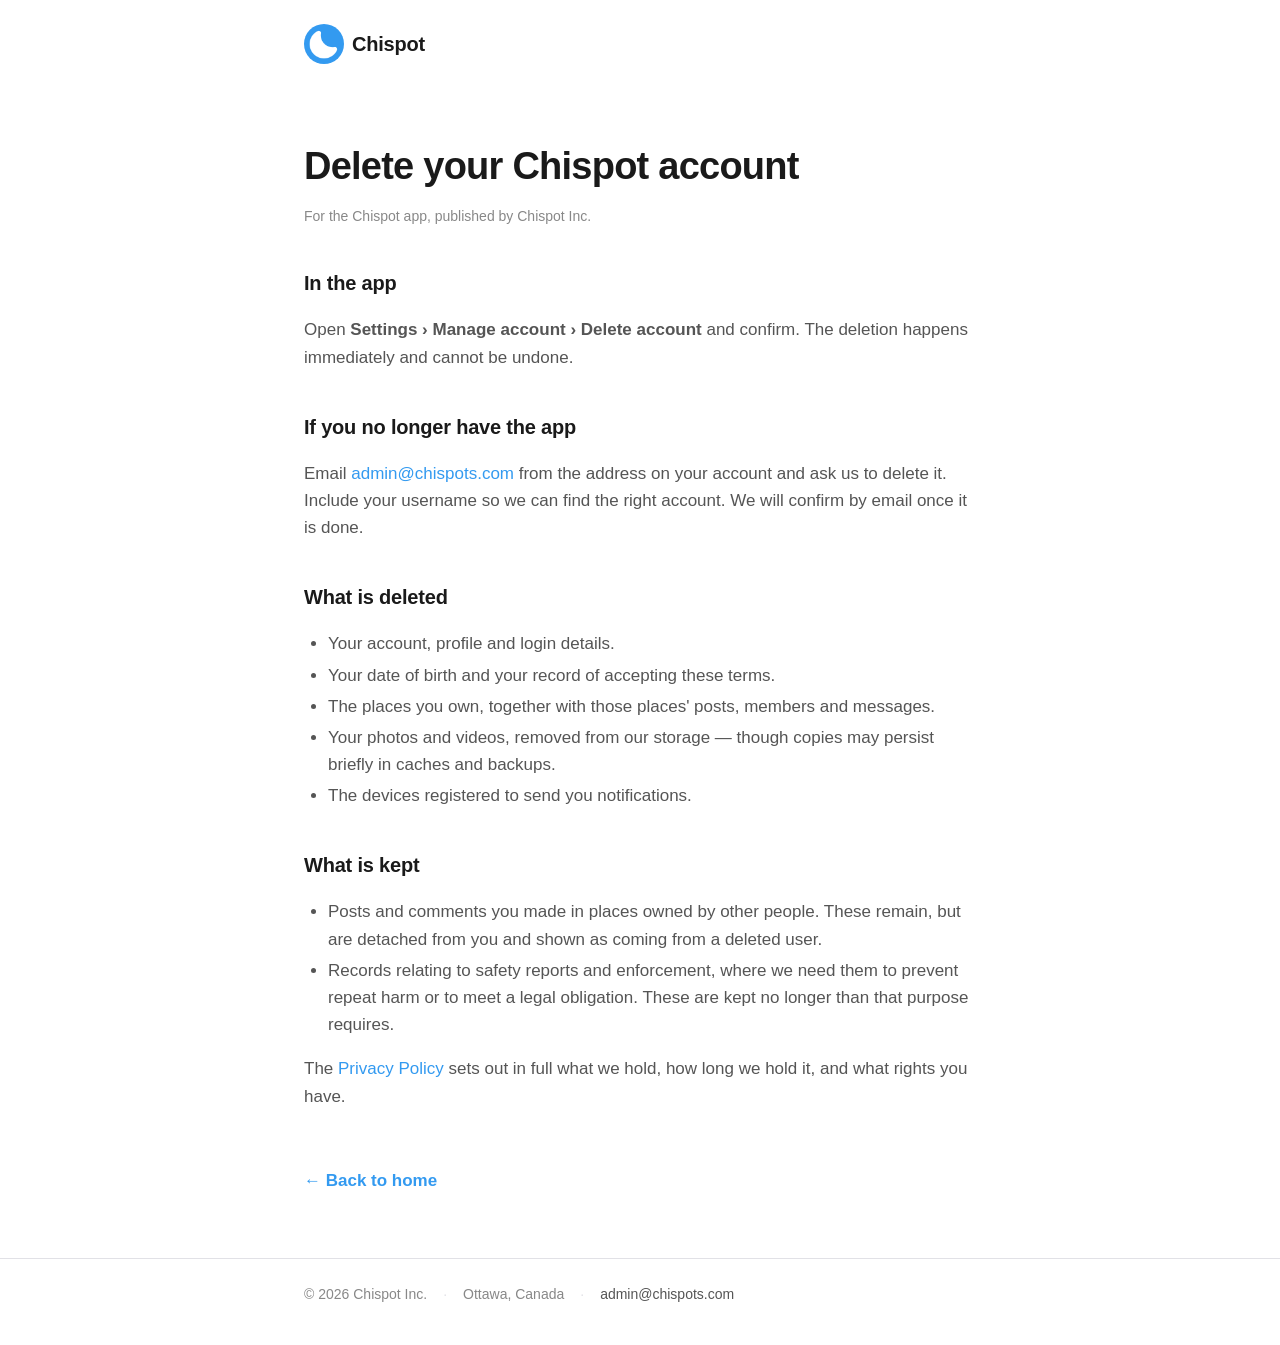
==== delete-account.html @ 73ab3e36 "Added delete notes" ====
<!DOCTYPE html>
<html lang="en">
  <head>
    <meta charset="utf-8" />
    <meta name="viewport" content="width=device-width, initial-scale=1" />
    <title>Delete your Chispot account — Chispot</title>
    <meta
      name="description"
      content="How to delete your Chispot account and what happens to your data."
    />
    <meta name="theme-color" content="#339AF0" />
    <link rel="icon" href="favicon.svg" type="image/svg+xml" />
    <link rel="stylesheet" href="styles.css" />
  </head>
  <body>
    <header class="site-header">
      <div class="wrap">
        <a class="brand" href="/" aria-label="Chispot home">
          <span class="brand-badge">
            <img src="logo.png" alt="" />
          </span>
          Chispot
        </a>
      </div>
    </header>

    <main class="doc">
      <div class="wrap">
        <h1>Delete your Chispot account</h1>
        <p class="updated">
          For the Chispot app, published by Chispot Inc.
        </p>

        <h2>In the app</h2>
        <p>
          Open <strong>Settings › Manage account › Delete account</strong> and
          confirm. The deletion happens immediately and cannot be undone.
        </p>

        <h2>If you no longer have the app</h2>
        <p>
          Email
          <a href="mailto:admin@chispots.com">admin@chispots.com</a> from the
          address on your account and ask us to delete it. Include your username
          so we can find the right account. We will confirm by email once it is
          done.
        </p>

        <h2>What is deleted</h2>
        <ul>
          <li>Your account, profile and login details.</li>
          <li>Your date of birth and your record of accepting these terms.</li>
          <li>
            The places you own, together with those places' posts, members and
            messages.
          </li>
          <li>
            Your photos and videos, removed from our storage — though copies may
            persist briefly in caches and backups.
          </li>
          <li>The devices registered to send you notifications.</li>
        </ul>

        <h2>What is kept</h2>
        <ul>
          <li>
            Posts and comments you made in places owned by other people. These
            remain, but are detached from you and shown as coming from a deleted
            user.
          </li>
          <li>
            Records relating to safety reports and enforcement, where we need
            them to prevent repeat harm or to meet a legal obligation. These are
            kept no longer than that purpose requires.
          </li>
        </ul>

        <p>
          The <a href="privacy.html">Privacy Policy</a> sets out in full what we
          hold, how long we hold it, and what rights you have.
        </p>

        <a class="back" href="/">← Back to home</a>
      </div>
    </main>

    <footer class="site-footer">
      <div class="wrap">
        <div class="row">
          <span>© 2026 Chispot Inc.</span>
          <span class="sep">·</span>
          <span>Ottawa, Canada</span>
          <span class="sep">·</span>
          <a href="mailto:admin@chispots.com">admin@chispots.com</a>
        </div>
      </div>
    </footer>
  </body>
</html>
---- styles.css ----
/*
 * Chispot marketing site — design tokens mirrored from the mobile app theme
 * (chispot_mobile/src/theme). Accent is the app-wide azure; neutrals and dark
 * mode follow the same palette so the web presence reads as the same product.
 */

:root {
  /* Brand — one blue everywhere (matches the app accent, palette.blue500). */
  --accent: #339af0;

  /* Light theme (default) */
  --bg: #ffffff;
  --bg-alt: #f5f5f7;
  --surface: #ffffff;
  --text-primary: #1a1a1a;
  --text-secondary: #555555;
  --text-tertiary: #888888;
  --border: #e1e1e6;
  --accent-surface: rgba(51, 154, 240, 0.12);

  /* Scale */
  --space-xs: 4px;
  --space-sm: 8px;
  --space-md: 12px;
  --space-lg: 16px;
  --space-xl: 24px;
  --space-2xl: 40px;
  --space-3xl: 64px;
  --radius-md: 10px;
  --radius-lg: 16px;
  --radius-pill: 999px;
  --maxw: 720px;
}

@media (prefers-color-scheme: dark) {
  :root {
    --bg: #000000;
    --bg-alt: #1c1c1e;
    --surface: #1c1c1e;
    --text-primary: #f2f2f7;
    --text-secondary: #aeaeb2;
    --text-tertiary: #8e8e93;
    --border: #3a3a3c;
    --accent-surface: rgba(51, 154, 240, 0.18);
  }
}

* {
  box-sizing: border-box;
}

html {
  -webkit-text-size-adjust: 100%;
}

body {
  margin: 0;
  font-family: -apple-system, BlinkMacSystemFont, "Segoe UI", Roboto, Helvetica,
    Arial, sans-serif;
  color: var(--text-primary);
  background: var(--bg);
  line-height: 1.6;
  font-size: 17px;
  -webkit-font-smoothing: antialiased;
  text-rendering: optimizeLegibility;
}

a {
  color: var(--accent);
  text-decoration: none;
}
a:hover {
  text-decoration: underline;
}

.wrap {
  max-width: var(--maxw);
  margin: 0 auto;
  padding: 0 var(--space-xl);
}

/* ---- Brand mark ---- */
.brand {
  display: inline-flex;
  align-items: center;
  gap: var(--space-sm);
  font-weight: 700;
  font-size: 20px;
  letter-spacing: -0.01em;
  color: var(--text-primary);
}
.brand:hover {
  text-decoration: none;
}
/* App-icon badge: the white splash mark on the brand accent blue. */
.brand-badge {
  display: inline-flex;
  align-items: center;
  justify-content: center;
  width: 40px;
  height: 40px;
  border-radius: 50%;
  background: var(--accent);
}
.brand-badge img {
  width: 40px;
  height: 40px;
  display: block;
}

/* ---- Site header ---- */
.site-header {
  padding: var(--space-xl) 0;
}

/* ---- Hero (coming soon) ---- */
.hero {
  min-height: calc(100vh - 220px);
  display: flex;
  flex-direction: column;
  justify-content: center;
  padding: var(--space-2xl) 0;
}

.eyebrow {
  display: inline-flex;
  align-items: center;
  gap: var(--space-sm);
  align-self: flex-start;
  padding: var(--space-xs) var(--space-md);
  border-radius: var(--radius-pill);
  background: var(--accent-surface);
  color: var(--accent);
  font-size: 13px;
  font-weight: 600;
  letter-spacing: 0.02em;
  text-transform: uppercase;
}
.dot {
  width: 7px;
  height: 7px;
  border-radius: 50%;
  background: var(--accent);
}

.hero h1 {
  font-size: clamp(34px, 7vw, 56px);
  line-height: 1.08;
  letter-spacing: -0.02em;
  font-weight: 700;
  margin: var(--space-xl) 0 var(--space-lg);
}
.hero h1 .accent {
  color: var(--accent);
}

.lede {
  font-size: clamp(18px, 2.5vw, 21px);
  color: var(--text-secondary);
  max-width: 34em;
  margin: 0 0 var(--space-2xl);
}

/* ---- Store slot (swap in real badges + links at launch) ---- */
.stores {
  display: flex;
  flex-wrap: wrap;
  align-items: center;
  gap: var(--space-md);
}
.store-note {
  color: var(--text-tertiary);
  font-size: 15px;
}
.cta {
  display: inline-flex;
  align-items: center;
  gap: var(--space-sm);
  padding: var(--space-md) var(--space-xl);
  border-radius: var(--radius-pill);
  background: var(--accent);
  color: #ffffff;
  font-weight: 600;
  font-size: 16px;
  transition: background 0.15s ease;
}
.cta:hover {
  opacity: 0.9;
  text-decoration: none;
}

/* ---- Footer ---- */
.site-footer {
  border-top: 1px solid var(--border);
  padding: var(--space-xl) 0 var(--space-2xl);
  color: var(--text-tertiary);
  font-size: 14px;
}
.site-footer .row {
  display: flex;
  flex-wrap: wrap;
  gap: var(--space-sm) var(--space-lg);
  align-items: center;
}
.site-footer .sep {
  color: var(--border);
}
.site-footer a {
  color: var(--text-secondary);
}

/* ---- Document pages (privacy / support) ---- */
.doc {
  padding: var(--space-2xl) 0 var(--space-3xl);
}
.doc h1 {
  font-size: clamp(28px, 5vw, 38px);
  letter-spacing: -0.02em;
  margin: 0 0 var(--space-sm);
}
.doc .updated {
  color: var(--text-tertiary);
  font-size: 14px;
  margin: 0 0 var(--space-2xl);
}
.doc h2 {
  font-size: 20px;
  margin: var(--space-2xl) 0 var(--space-sm);
  letter-spacing: -0.01em;
}
.doc p,
.doc li {
  color: var(--text-secondary);
}
.doc ul {
  padding-left: var(--space-xl);
}
.doc li {
  margin-bottom: var(--space-xs);
}
.back {
  display: inline-block;
  margin-top: var(--space-2xl);
  font-weight: 600;
}
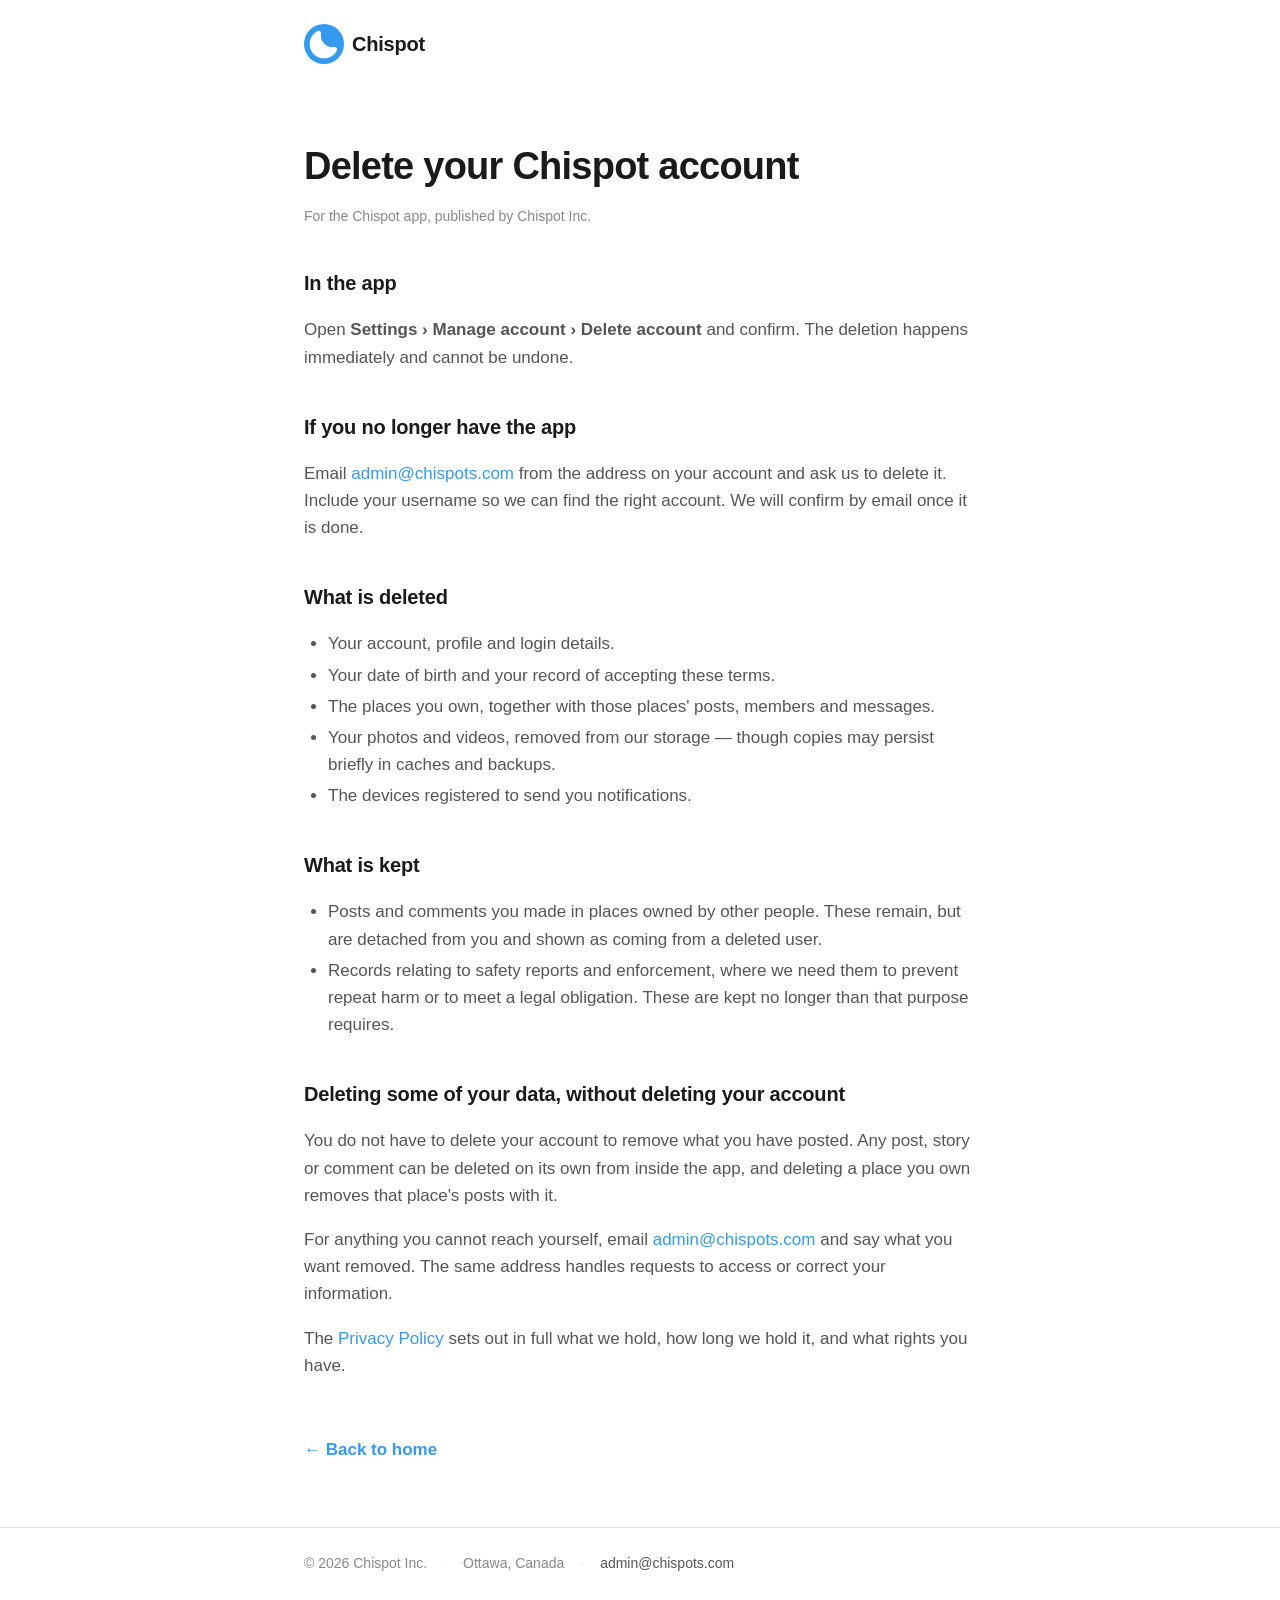
==== commit 4db51d5a: "child-safety standards" ====
--- a/delete-account.html
+++ b/delete-account.html
@@ -75,6 +75,19 @@
           </li>
         </ul>
 
+        <h2>Deleting some of your data, without deleting your account</h2>
+        <p>
+          You do not have to delete your account to remove what you have posted.
+          Any post, story or comment can be deleted on its own from inside the
+          app, and deleting a place you own removes that place's posts with it.
+        </p>
+        <p>
+          For anything you cannot reach yourself, email
+          <a href="mailto:admin@chispots.com">admin@chispots.com</a> and say what
+          you want removed. The same address handles requests to access or
+          correct your information.
+        </p>
+
         <p>
           The <a href="privacy.html">Privacy Policy</a> sets out in full what we
           hold, how long we hold it, and what rights you have.
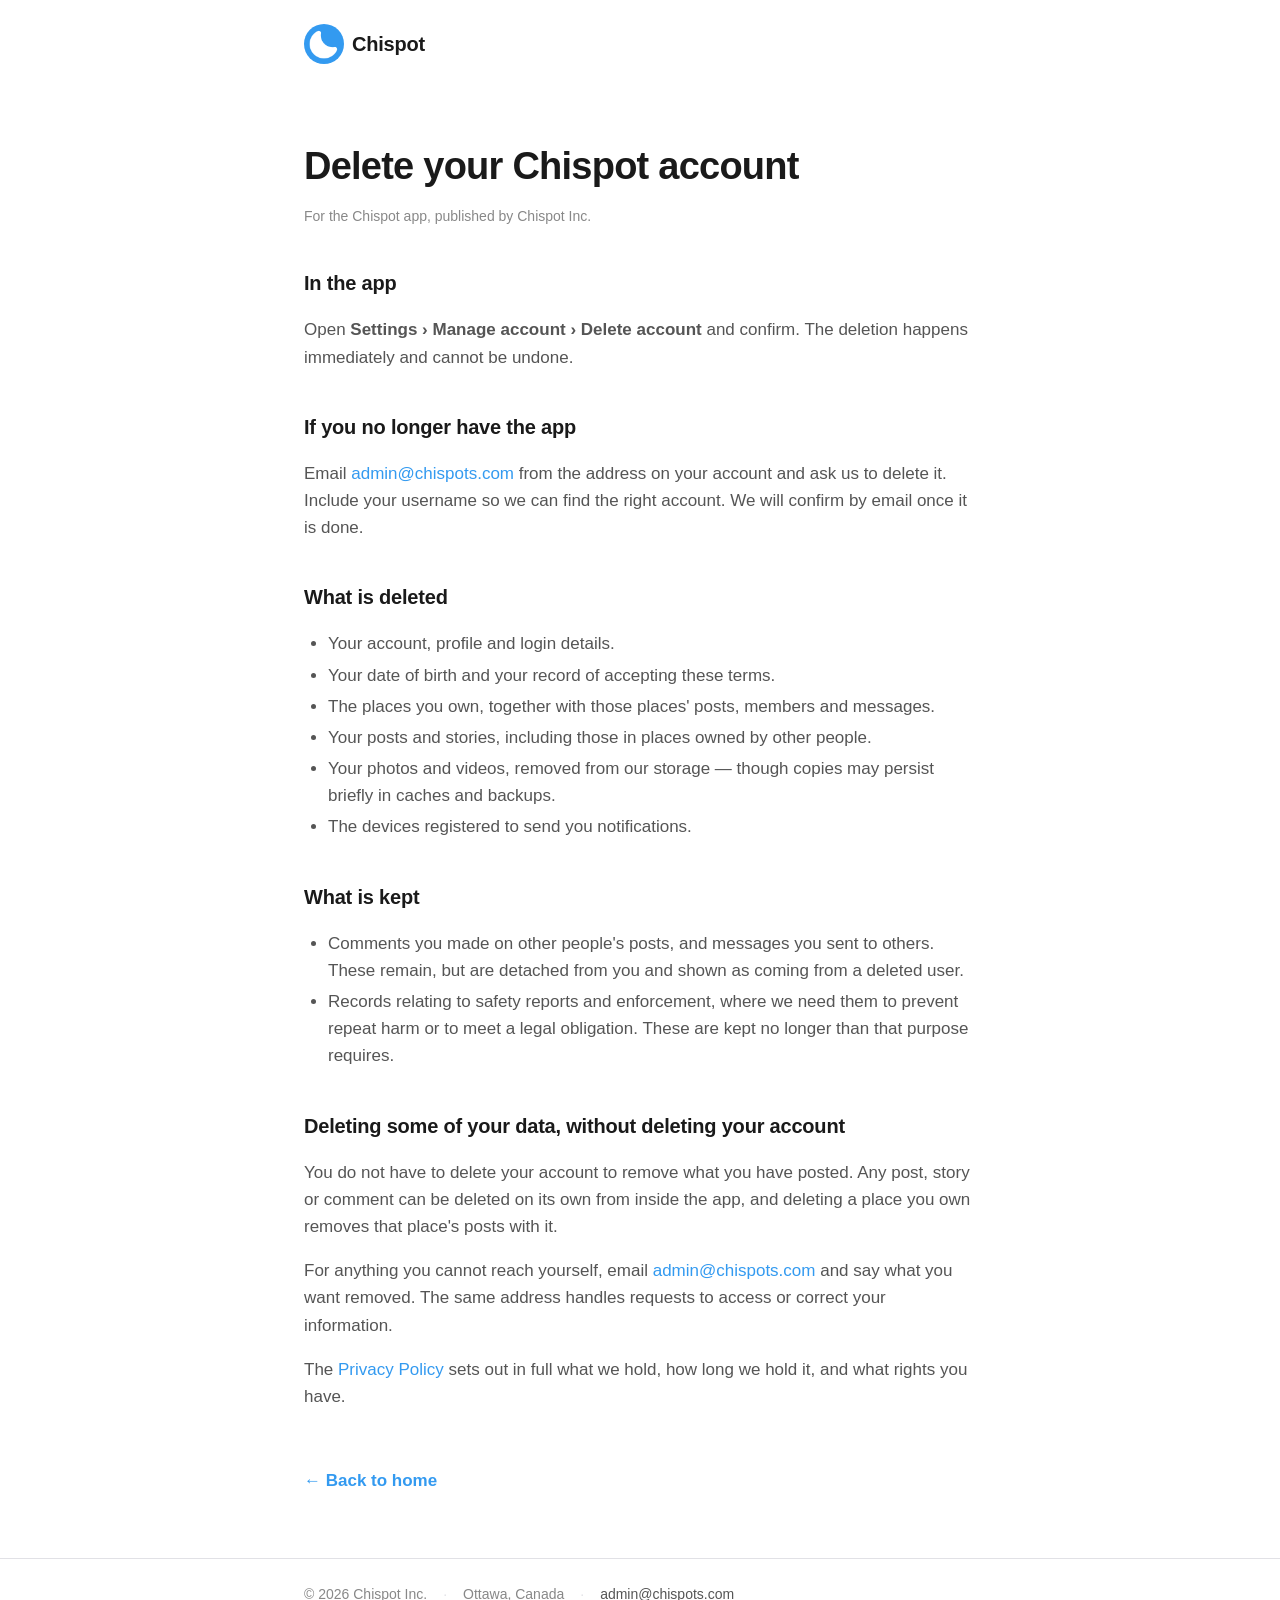
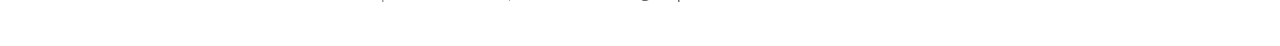
==== commit fb8aaa27: "Document chispot verification and that account deletion removes all your posts" ====
--- a/delete-account.html
+++ b/delete-account.html
@@ -55,6 +55,10 @@
             messages.
           </li>
           <li>
+            Your posts and stories, including those in places owned by other
+            people.
+          </li>
+          <li>
             Your photos and videos, removed from our storage — though copies may
             persist briefly in caches and backups.
           </li>
@@ -64,9 +68,9 @@
         <h2>What is kept</h2>
         <ul>
           <li>
-            Posts and comments you made in places owned by other people. These
-            remain, but are detached from you and shown as coming from a deleted
-            user.
+            Comments you made on other people's posts, and messages you sent to
+            others. These remain, but are detached from you and shown as coming
+            from a deleted user.
           </li>
           <li>
             Records relating to safety reports and enforcement, where we need
--- a/styles.css
+++ b/styles.css
@@ -5,7 +5,12 @@
  */
 
 :root {
-  /* Brand — one blue everywhere (matches the app accent, palette.blue500). */
+  /* Brand — one blue everywhere: the app's palette.brand, from
+     chispot_shared/src/brand.json (brandColour). This repo cannot import it,
+     so a rebrand updates this value too. Every other blue below is derived
+     from it — tinted toward white (or black, in dark) or mixed toward
+     transparent — never restated, so changing this one line repaints the
+     site. */
   --accent: #339af0;
 
   /* Light theme (default) */
@@ -16,7 +21,22 @@
   --text-secondary: #555555;
   --text-tertiary: #888888;
   --border: #e1e1e6;
-  --accent-surface: rgba(51, 154, 240, 0.12);
+  --accent-surface: color-mix(in srgb, var(--accent) 12%, transparent);
+  /* Lighter end of the headline gradient. */
+  --accent-soft: color-mix(in srgb, var(--accent) 65%, white);
+
+  /* Homepage sky — the page wash, and the glow it gathers into behind the
+     device. */
+  --sky-top: color-mix(in srgb, var(--accent) 5%, white);
+  --sky-bottom: color-mix(in srgb, var(--accent) 15%, white);
+  --sky-glow: color-mix(in srgb, var(--accent-soft) 35%, transparent);
+
+  /* Hero art — the sky behind the device. */
+  --hero-glow: color-mix(in srgb, var(--accent) 24%, transparent);
+  --hero-cloud: rgba(255, 255, 255, 0.9);
+  --shadow-device: 0 50px 80px -30px rgba(0, 0, 0, 0.3);
+  /* A phone is black in either theme, so the bezel is not themed. */
+  --device-bezel: #111113;
 
   /* Scale */
   --space-xs: 4px;
@@ -30,6 +50,7 @@
   --radius-lg: 16px;
   --radius-pill: 999px;
   --maxw: 720px;
+  --maxw-wide: 1120px;
 }
 
 @media (prefers-color-scheme: dark) {
@@ -41,7 +62,13 @@
     --text-secondary: #aeaeb2;
     --text-tertiary: #8e8e93;
     --border: #3a3a3c;
-    --accent-surface: rgba(51, 154, 240, 0.18);
+    --accent-surface: color-mix(in srgb, var(--accent) 18%, transparent);
+    --sky-top: var(--bg);
+    --sky-bottom: color-mix(in srgb, var(--accent) 8%, black);
+    --sky-glow: color-mix(in srgb, var(--accent) 18%, transparent);
+    --hero-glow: color-mix(in srgb, var(--accent) 22%, transparent);
+    --hero-cloud: color-mix(in srgb, var(--accent) 10%, transparent);
+    --shadow-device: 0 50px 80px -30px rgba(0, 0, 0, 0.8);
   }
 }
 
@@ -78,6 +105,22 @@
   margin: 0 auto;
   padding: 0 var(--space-xl);
 }
+/* Homepage: a sky over the whole page, so header and footer sit on it rather
+   than on a white band. No-repeat over a matching colour, so a page shorter
+   than the viewport ends in sky instead of restarting the gradient. */
+.home {
+  background-color: var(--sky-bottom);
+  background-image:
+    radial-gradient(ellipse 60% 70% at 75% 45%, var(--sky-glow), transparent 70%),
+    linear-gradient(180deg, var(--sky-top), var(--sky-bottom));
+  background-repeat: no-repeat;
+  min-height: 100vh;
+}
+
+/* The homepage's two-column hero needs more room than a document column. */
+.wrap--wide {
+  max-width: var(--maxw-wide);
+}
 
 /* ---- Brand mark ---- */
 .brand {
@@ -108,85 +151,227 @@
   display: block;
 }
 
+/* ---- Homepage brand: the moon and the name ---- */
+/* The row above the hero copy; the moon leaves it on a wide screen. */
+.hero-brand {
+  display: flex;
+  align-items: center;
+  gap: var(--space-lg);
+  margin-bottom: var(--space-xl);
+}
+/* The moon's alpha is the gradient's stops (index.html) and nothing else — an
+   `opacity` here would multiply with them, as Logo.tsx warns. */
+.sky-moon {
+  flex: none;
+  width: 56px;
+  height: 56px;
+}
+.sky-moon stop {
+  stop-color: var(--accent);
+}
+/* Only a wide screen has a gutter big enough to hang the moon in the corner
+   without it reaching the text column; narrower, it sits beside the name.
+   Positioned against .hero, the nearest positioned ancestor. */
+@media (min-width: 1600px) {
+  .sky-moon {
+    position: absolute;
+    top: var(--space-xl);
+    left: max(var(--space-2xl), calc(50% - 900px));
+    width: 180px;
+    height: 180px;
+  }
+}
+
+/* The name, set in the headline's weight so the two read as one voice. Caps by
+   style, not by markup, so the text stays "Chispot"; tracked wide so the
+   letters stand apart. */
+.wordmark {
+  font-size: clamp(28px, 3.5vw, 40px);
+  letter-spacing: 0.35em;
+  font-weight: 800;
+  text-transform: uppercase;
+  line-height: 1;
+  color: var(--accent);
+}
+.wordmark:hover {
+  text-decoration: none;
+}
+.wordmark:focus-visible {
+  outline: 2px solid var(--accent);
+  outline-offset: var(--space-sm);
+  border-radius: var(--radius-md);
+}
+
 /* ---- Site header ---- */
 .site-header {
   padding: var(--space-xl) 0;
 }
 
-/* ---- Hero (coming soon) ---- */
+/* ---- Hero ---- */
 .hero {
   min-height: calc(100vh - 220px);
   display: flex;
   flex-direction: column;
   justify-content: center;
   padding: var(--space-2xl) 0;
-}
-
-.eyebrow {
-  display: inline-flex;
-  align-items: center;
-  gap: var(--space-sm);
-  align-self: flex-start;
-  padding: var(--space-xs) var(--space-md);
+  /* The sky bleeds past the column; clip it rather than scroll sideways. */
+  overflow-x: clip;
+  /* Anchors the wide-screen moon to the page's top-left. */
+  position: relative;
+}
+
+.hero-grid {
+  display: grid;
+  grid-template-columns: 1.15fr 0.85fr;
+  align-items: center;
+  gap: var(--space-3xl);
+}
+
+/* Accent rules above and below the copy — decoration, so no markup. */
+.hero-copy::before,
+.hero-copy::after {
+  content: "";
+  display: block;
+  width: min(400px, 100%);
+  height: 2px;
   border-radius: var(--radius-pill);
-  background: var(--accent-surface);
+  background: linear-gradient(
+    90deg,
+    var(--accent) 0 25%,
+    var(--accent-surface) 25%,
+    transparent
+  );
+}
+.hero-copy::before {
+  margin-bottom: var(--space-3xl);
+}
+.hero-copy::after {
+  margin-top: var(--space-3xl);
+}
+
+.hero h1 {
+  font-size: clamp(44px, 7vw, 88px);
+  line-height: 1;
+  letter-spacing: -0.035em;
+  font-weight: 800;
+  margin: 0 0 var(--space-xl);
+}
+.hero h1 .accent {
+  display: block;
   color: var(--accent);
-  font-size: 13px;
-  font-weight: 600;
-  letter-spacing: 0.02em;
-  text-transform: uppercase;
-}
-.dot {
-  width: 7px;
-  height: 7px;
-  border-radius: 50%;
-  background: var(--accent);
-}
-
-.hero h1 {
-  font-size: clamp(34px, 7vw, 56px);
-  line-height: 1.08;
-  letter-spacing: -0.02em;
-  font-weight: 700;
-  margin: var(--space-xl) 0 var(--space-lg);
-}
-.hero h1 .accent {
-  color: var(--accent);
+  /* Room for the descender, which background-clip would otherwise cut. */
+  padding-bottom: 0.08em;
+}
+/* Only go transparent where the gradient can paint the glyphs. */
+@supports (background-clip: text) or (-webkit-background-clip: text) {
+  .hero h1 .accent {
+    background: linear-gradient(90deg, var(--accent), var(--accent-soft));
+    -webkit-background-clip: text;
+    background-clip: text;
+    color: transparent;
+  }
 }
 
 .lede {
-  font-size: clamp(18px, 2.5vw, 21px);
+  font-size: clamp(19px, 2.4vw, 24px);
+  line-height: 1.4;
   color: var(--text-secondary);
-  max-width: 34em;
+  max-width: 22em;
   margin: 0 0 var(--space-2xl);
 }
 
-/* ---- Store slot (swap in real badges + links at launch) ---- */
+/* ---- Store badges (official art — sized, never restyled) ---- */
 .stores {
   display: flex;
   flex-wrap: wrap;
   align-items: center;
-  gap: var(--space-md);
-}
-.store-note {
-  color: var(--text-tertiary);
-  font-size: 15px;
-}
-.cta {
+  gap: var(--space-lg);
+}
+.store-badge {
   display: inline-flex;
-  align-items: center;
-  gap: var(--space-sm);
-  padding: var(--space-md) var(--space-xl);
-  border-radius: var(--radius-pill);
-  background: var(--accent);
-  color: #ffffff;
-  font-weight: 600;
-  font-size: 16px;
-  transition: background 0.15s ease;
-}
-.cta:hover {
-  opacity: 0.9;
-  text-decoration: none;
+  border-radius: var(--radius-md);
+  transition: opacity 0.15s ease;
+}
+.store-badge:hover {
+  opacity: 0.85;
+}
+.store-badge:focus-visible {
+  outline: 2px solid var(--accent);
+  outline-offset: var(--space-xs);
+}
+.store-badge img {
+  display: block;
+  height: 48px;
+  width: auto;
+}
+
+/* ---- Hero art: the device on a sky ---- */
+.hero-art {
+  position: relative;
+  display: flex;
+  justify-content: center;
+  padding: var(--space-3xl) 0;
+  isolation: isolate;
+}
+/* The glow disc behind the device. */
+.hero-art::before {
+  content: "";
+  position: absolute;
+  top: 50%;
+  left: 50%;
+  width: min(600px, 130%);
+  aspect-ratio: 1;
+  transform: translate(-50%, -50%);
+  border-radius: 50%;
+  background: radial-gradient(circle, var(--hero-glow) 0%, transparent 70%);
+  z-index: -1;
+}
+/* Cloud bank around the device's foot. */
+.hero-art::after {
+  content: "";
+  position: absolute;
+  left: -15%;
+  right: -15%;
+  bottom: 0;
+  height: 45%;
+  background:
+    radial-gradient(ellipse 40% 50% at 15% 70%, var(--hero-cloud), transparent 70%),
+    radial-gradient(ellipse 35% 45% at 85% 55%, var(--hero-cloud), transparent 70%),
+    radial-gradient(ellipse 55% 40% at 50% 95%, var(--hero-cloud), transparent 70%);
+  filter: blur(12px);
+  z-index: -1;
+}
+
+.device {
+  width: min(300px, 70vw);
+  padding: var(--space-md);
+  border-radius: 48px;
+  background: var(--device-bezel);
+  box-shadow: var(--shadow-device);
+  transform: perspective(1800px) rotateY(-14deg) rotateZ(4deg);
+}
+.device img {
+  display: block;
+  width: 100%;
+  height: auto;
+  border-radius: 36px;
+}
+
+@media (max-width: 860px) {
+  .hero-grid {
+    grid-template-columns: 1fr;
+    gap: 0;
+  }
+  .hero-copy::before {
+    margin-bottom: var(--space-2xl);
+  }
+  .hero-copy::after {
+    margin-top: var(--space-2xl);
+  }
+  .device {
+    width: min(240px, 62vw);
+    transform: rotateZ(3deg);
+  }
 }
 
 /* ---- Footer ---- */
